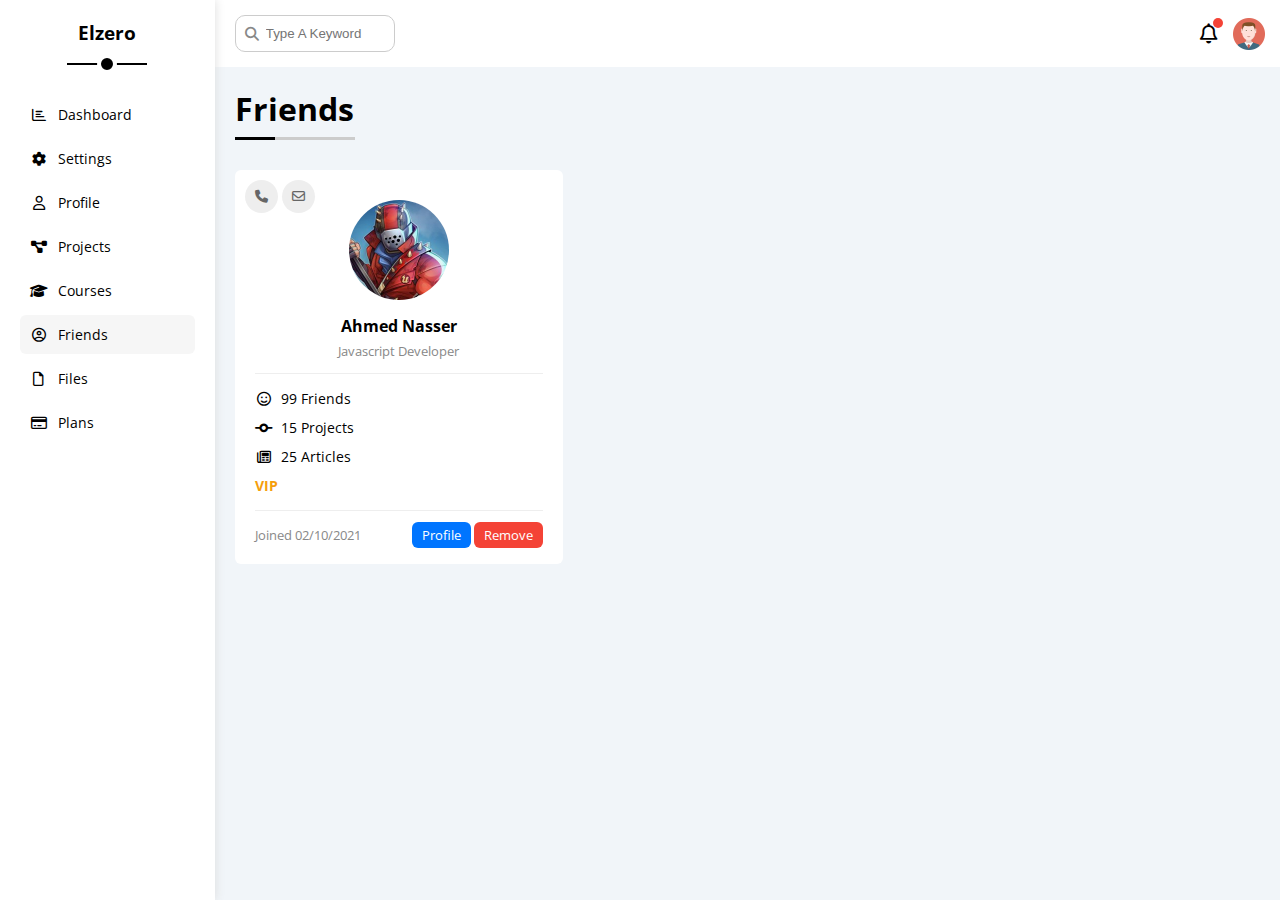
==== friends.html @ ed8d5311 "Finished Courses Page and Friends to Go" ====
<!DOCTYPE html>
<html lang="en">
  <head>
    <meta charset="UTF-8" />
    <meta http-equiv="X-UA-Compatible" content="IE=edge" />
    <meta name="viewport" content="width=device-width, initial-scale=1.0" />
    <title>Friends</title>
    <link rel="stylesheet" href="css/all.min.css" />
    <link rel="stylesheet" href="css/framework.css" />
    <link rel="stylesheet" href="css/master.css" />
    <link rel="preconnect" href="https://fonts.googleapis.com" />
    <link rel="preconnect" href="https://fonts.gstatic.com" crossorigin />
    <link
      href="https://fonts.googleapis.com/css2?family=Open+Sans:wght@300;500&display=swap"
      rel="stylesheet"
    />
  </head>
  <body>
    <div class="page d-flex">
      <div class="sidebar bg-white p-20 p-relative">
        <h3 class="p-relative txt-c mt-0">Elzero</h3>
        <ul>
          <li>
            <a
              class="d-flex align-center fs-14 c-black rad-6 p-10"
              href="index.html"
            >
              <i class="fa-regular fa-chart-bar fa-fw"></i>
              <span>Dashboard</span>
            </a>
          </li>
          <li>
            <a
              class="d-flex align-center fs-14 c-black rad-6 p-10"
              href="settings.html"
            >
              <i class="fa-solid fa-gear fa-fw"></i>
              <span>Settings</span>
            </a>
          </li>
          <li>
            <a
              class="d-flex align-center fs-14 c-black rad-6 p-10"
              href="profile.html"
            >
              <i class="fa-regular fa-user fa-fw"></i>
              <span>Profile</span>
            </a>
          </li>
          <li>
            <a
              class="d-flex align-center fs-14 c-black rad-6 p-10"
              href="projects.html"
            >
              <i class="fa-solid fa-diagram-project fa-fw"></i>
              <span>Projects</span>
            </a>
          </li>
          <li>
            <a
              class="d-flex align-center fs-14 c-black rad-6 p-10"
              href="courses.html"
            >
              <i class="fa-solid fa-graduation-cap fa-fw"></i>
              <span>Courses</span>
            </a>
          </li>
          <li>
            <a
              class="active d-flex align-center fs-14 c-black rad-6 p-10"
              href="friends.html"
            >
              <i class="fa-regular fa-circle-user fa-fw"></i>
              <span>Friends</span>
            </a>
          </li>
          <li>
            <a
              class="d-flex align-center fs-14 c-black rad-6 p-10"
              href="files.html"
            >
              <i class="fa-regular fa-file fa-fw"></i>
              <span>Files</span>
            </a>
          </li>
          <li>
            <a
              class="d-flex align-center fs-14 c-black rad-6 p-10"
              href="plans.html"
            >
              <i class="fa-regular fa-credit-card fa-fw"></i>
              <span>Plans</span>
            </a>
          </li>
        </ul>
      </div>
      <div class="content w-full">
        <!-- Start Head -->
        <div class="head bg-white p-15 between-flex">
          <div class="search p-relative">
            <input class="p-10" type="search" placeholder="Type A Keyword" />
          </div>
          <div class="icons d-flex align-center">
            <span class="notification p-relative">
              <i class="fa-regular fa-bell fa-lg"></i>
            </span>
            <img src="imgs/avatar.png" alt="" />
          </div>
        </div>
        <!-- End Head -->
        <h1 class="p-relative">Friends</h1>
        <div class="friends-page d-grid m-20 gap-20">
          <div class="friend bg-white rad-6 p-20 p-relative">
            <div class="contact">
              <i class="fa-solid fa-phone"></i>
              <i class="fa-regular fa-envelope"></i>
            </div>
            <div class="txt-c">
              <img class="rad-half mt-10 mb-10 w-100 h-100" src="imgs/friend-01.jpg" alt="">
              <h4 class="m-0">Ahmed Nasser</h4>
              <p class="c-grey fs-13 mt-5 mb-0">Javascript Developer</p>
            </div>
            <div class="icons fs-14 p-relative">
              <div class="mb-10">
                <i class="fa-regular fa-face-smile fa-fw"></i>
                <span>99 Friends</span>
              </div>
              <div class="mb-10">
                <i class="fa-solid fa-code-commit fa-fw"></i>
                <span>15 Projects</span>
              </div>
              <div class="mb-10">
                <i class="fa-regular fa-newspaper fa-fw"></i>
                <span>25 Articles</span>
              </div>
              <span class="vip fw-bold c-orange">VIP</span>
            </div>
            <div class="info between-flex fs-13">
              <span class="c-grey">Joined 02/10/2021</span>
              <div>
                <a class="bg-blue c-white btn-shape" href="profile.html">Profile</a>
                <a class="bg-red c-white btn-shape"  href="#">Remove</a>
              </div>
            </div>
          </div>
        </div>
      </div>
    </div>
  </body>
</html>
---- css/framework.css ----
:root {
  --blue-color: #0075ff;
  --blue-alt-color: #0d69d5;
  --orange-color: #f59e0b;
  --green-color: #22c55e;
  --red-color: #f44336;
  --grey-color: #888;
}
/* Start Box */
.d-flex {
  display: flex;
}
.f-wrap {
  flex-wrap: wrap;
}
.align-center {
  align-items: center;
}
.space-between {
  justify-content: space-between;
}
.d-grid {
  display: grid;
}
.gap-20 {
  gap: 20px;
}
.d-block {
  display: block;
}
@media (max-width: 767px) {
  .block-mobile {
    display: block;
  }
  .hide-mobile {
    display: none;
  }
}
/* End Box */
/* Start Padding + Margin */
.p-10 {
  padding: 10px;
}
.p-15 {
  padding: 15px;
}
.p-20 {
  padding: 20px;
}
.pt-10 {
  padding-top: 10px;
}
.pt-15 {
  padding-top: 15px;
}
.pt-20 {
  padding-top: 20px;
}
.pb-10 {
  padding-bottom: 10px;
}
.pb-15 {
  padding-bottom: 15px;
}
.pb-20 {
  padding-bottom: 20px;
}
.pl-15 {
  padding-left: 15px;
}
.m-0 {
  margin: 0;
}
.m-15 {
  margin: 15px;
}
.m-20 {
  margin: 20px;
}
.mt-0 {
  margin-top: 0;
}
.mt-5 {
  margin-top: 5px;
}
.mt-10 {
  margin-top: 10px;
}
.mt-15 {
  margin-top: 15px;
}
.mt-20 {
  margin-top: 20px;
}
.mt-25 {
  margin-top: 25px;
}
.mr-10 {
  margin-right: 10px;
}
.mr-15 {
  margin-right: 15px;
}
.mb-5 {
  margin-bottom: 5px;
}
.mb-10 {
  margin-bottom: 10px;
}
.mb-15 {
  margin-bottom: 15px;
}
.mb-20 {
  margin-bottom: 20px;
}
.mb-25 {
  margin-bottom: 25px;
}
/* End Padding + Margin */
/* Start Color */
.c-black {
  color: black;
}
.c-white {
  color: white;
}
.c-grey {
  color: var(--grey-color);
}
.c-red {
  color: var(--red-color);
}
.c-green {
  color: var(--green-color);
}
.c-blue {
  color: var(--blue-color);
}
.c-orange {
  color: var(--orange-color);
}
.bg-red {
  background-color: var(--red-color);
}
.bg-green {
  background-color: var(--green-color);
}
.bg-blue {
  background-color: var(--blue-color);
}
.bg-orange {
  background-color: var(--orange-color);
}
.bg-white {
  background-color: white;
}
.bg-eee {
  background-color: #eee;
}
/* End Color */
/* Start Position */
.p-relative {
  position: relative;
}
.p-absolute {
  position: absolute;
}
/* End Position */
/* Start Font */
.txt-c {
  text-align: center;
}
.fs-13 {
  font-size: 13px;
}
.fs-14 {
  font-size: 14px;
}
.fs-15 {
  font-size: 15px;
}
.fs-25 {
  font-size: 25px;
}
.fw-bold {
  font-weight: bold;
}
@media (max-width: 767px) {
  .txt-c-mobile {
    text-align: center;
  }
}
/* End Font */
/* Start Border */
.rad-6 {
  border-radius: 6px;
}
.rad-10 {
  border-radius: 10px;
}
.rad-half {
  border-radius: 50%;
}
.b-none {
  border: none;
}
.border-ccc {
  border: 1px solid #ccc;
}
.border-eee {
  border: 1px solid #eee;
}

/* End Border */
/* Start Width + Height */
.w-full {
  width: 100%;
}
.w-100 {
  width: 100px;
}
.w-fit {
  width: fit-content;
}
.h-full {
  height: 100%;
}
.h-100 {
  height: 100px;
}
/* End Width + Height */
/* Start Components */
.center-flex {
  display: flex;
  align-items: center;
  justify-content: center;
}
.between-flex {
  display: flex;
  align-items: center;
  justify-content: space-between;
}
.btn-shape {
  padding: 4px 10px;
  border-radius: 6px;
}
/* End Components */
---- css/master.css ----
:root {
  --blue-color: #0075ff;
  --blue-alt-color: #0d69d5;
  --orange-color: #f59e0b;
  --green-color: #22c55e;
  --red-color: #f44336;
  --grey-color: #888;
}
* {
  box-sizing: border-box;
}
body {
  font-family: "Open Sans", sans-serif;
  margin: 0;
}
*:focus {
  outline: none;
}
a {
  text-decoration: none;
}
ul {
  list-style: none;
  padding: 0;
}
::-webkit-scrollbar {
  width: 15px;
}
::-webkit-scrollbar-track {
  background-color: white;
}
::-webkit-scrollbar-thumb {
  background-color: var(--blue-color);
}
.page {
  background-color: #f1f5f9;
  min-height: 100vh;
}
/* Start Sidebar */
.sidebar {
  width: 250px;
  box-shadow: 0 0 10px #ddd;
}
.sidebar > h3 {
  margin-bottom: 50px;
}
.sidebar > h3::after,
.sidebar > h3::before {
  content: "";
  background-color: #000;
  transform: translateX(-50%);
  position: absolute;
  left: 50%;
}
.sidebar > h3::before {
  width: 80px;
  height: 2px;
  bottom: -20px;
}
.sidebar > h3::after {
  bottom: -29px;
  width: 12px;
  height: 12px;
  border-radius: 50%;
  border: 4px solid white;
}
.sidebar ul li a {
  transition: 0.3s;
  margin-bottom: 5px;
}
.sidebar ul li a:hover,
.sidebar ul li a.active {
  background-color: #f6f6f6;
}
.sidebar ul li a span {
  font-style: 14px;
  margin-left: 10px;
}
@media (max-width: 767px) {
  .sidebar {
    width: 58px;
    padding: 10px;
  }
  .sidebar > h3 {
    font-size: 13px;
    margin-bottom: 15px;
  }
  .sidebar > h3::before,
  .sidebar > h3::after {
    display: none;
  }
  .sidebar ul li a span {
    display: none;
  }
}
/* End Sidebar */
/* Start Content */
.content {
  overflow: hidden;
}
.head .search::before {
  font-family: var(--fa-style-family-classic);
  content: "\f002";
  font-weight: 900;
  position: absolute;
  left: 15px;
  top: 50%;
  transform: translateY(-50%);
  font-size: 14px;
  color: var(--grey-color);
}
.head .search input {
  border: 1px solid #ccc;
  border-radius: 10px;
  margin-left: 5px;
  padding-left: 30px;
  width: 160px;
  transition: width 0.3s;
}
.head .search input:focus {
  width: 200px;
}
.head .search input:focus::placeholder {
  opacity: 0;
}
.head .icons .notification::before {
  content: "";
  position: absolute;
  width: 10px;
  height: 10px;
  background-color: var(--red-color);
  border-radius: 50%;
  right: -5px;
  top: -5px;
}
.head .icons img {
  width: 32px;
  height: 32px;
  margin-left: 15px;
}
.page h1 {
  margin: 20px 20px 40px;
}
.page h1::before,
.page h1::after {
  content: "";
  height: 3px;
  position: absolute;
  bottom: -10px;
  left: 0;
}
.page h1::before {
  background-color: #ccc;
  width: 120px;
}
.page h1::after {
  background-color: #000;
  width: 40px;
}
.wrapper {
  grid-template-columns: repeat(auto-fill, minmax(450px, 1fr));
  margin-left: 20px;
  margin-right: 20px;
}
@media (max-width: 767px) {
  .wrapper {
    grid-template-columns: minmax(200px, 1fr);
    margin-left: 10px;
    margin-right: 10px;
    gap: 10px;
  }
}
/* End Content */
/* Start Welcome Widget  */
.welcome {
  overflow: hidden;
}
.welcome .intro img {
  width: 200px;
  margin-bottom: -10px;
}
.welcome .avatar {
  width: 64px;
  height: 64px;
  border: 2px solid white;
  border-radius: 50%;
  padding: 2px;
  box-shadow: 0 0 5px #ddd;
  margin-left: 20px;
  margin-top: -32px;
}
.welcome .body {
  border-top: 1px solid #eee;
  border-bottom: 1px solid #eee;
}
.welcome .body > div {
  flex: 1;
}
.welcome .visit {
  margin: 0 15px 15px auto;
  transition: 0.3s;
}
.welcome .visit:hover {
  background: var(--blue-alt-color);
}
@media (max-width: 767px) {
  .welcome .intro {
    padding-bottom: 30px;
  }
  .welcome .avatar {
    margin-left: 0;
  }
  .welcome .body > div:not(:last-child) {
    margin-bottom: 20px;
  }
}
/* End Welcome Widget  */
/* Start Quick Draft */
.quick-draft textarea {
  resize: none;
  min-height: 180px;
}
.quick-draft .save {
  margin-left: auto;
  transition: 0.3s;
  cursor: pointer;
}
.quick-draft .save:hover {
  background-color: var(--blue-alt-color);
}
/* End Quick Draft */
/* Start Target */
.targets .target-row .icon {
  width: 80px;
  height: 80px;
  margin-right: 15px;
}
.targets .details {
  flex: 1;
}
.targets .details .progress {
  height: 4px;
}
.targets .details .progress > span {
  position: absolute;
  left: 0;
  top: 0;
  height: 100%;
}
.targets .details .progress > span span {
  position: absolute;
  bottom: 16px;
  right: -16px;
  color: white;
  padding: 2px 5px;
  border-radius: 6px;
  font-size: 13px;
}
.targets .details .progress > span span::after {
  content: "";
  border-color: transparent;
  border-width: 5px;
  border-style: solid;
  position: absolute;
  bottom: -10px;
  left: 50%;
  transform: translateX(-50%);
}
.targets .details .progress > .blue span::after {
  border-top-color: var(--blue-color);
}
.targets .details .progress > .orange span::after {
  border-top-color: var(--orange-color);
}
.targets .details .progress > .green span::after {
  border-top-color: var(--green-color);
}
.blue .icon,
.blue .progress {
  background-color: rgb(0 117 255 / 20%);
}
.orange .icon,
.orange .progress {
  background-color: rgb(245 158 11 / 20%);
}
.green .icon,
.green .progress {
  background-color: rgb(34 197 94 / 20%);
}
/* End Target */
/* Start Tickets */
.tickets .box {
  border: 1px solid #ccc;
  width: calc(50% - 10px);
}
@media (max-width: 767px) {
  .tickets .box {
    width: 100%;
  }
}
/* End Tickets */
/* Start Latest News */
.latest-news .news-row:not(:last-of-type) {
  margin-bottom: 20px;
  padding-bottom: 20px;
  border-bottom: 1px solid #eee;
}
.latest-news .news-row img {
  width: 100px;
  border-radius: 6px;
  margin-right: 15px;
}
.latest-news .info {
  flex-grow: 1;
}
.latest-news .info h3 {
  margin: 0 0 6px;
  font-size: 16px;
}
@media (max-width: 767px) {
  .latest-news .news-row {
    display: block;
  }
  .latest-news .news-row .label {
    margin: 10px auto;
    width: fit-content;
  }
}
/* End Latest News */
/* Start Tasks */
.tasks .task-row:not(:last-of-type) {
  margin-bottom: 15px;
  padding-bottom: 15px;
  border-bottom: 1px solid #eee;
}
.tasks .info {
  flex-grow: 1;
}
.tasks .done {
  opacity: 0.3;
}
.tasks .done h3,
.tasks .done p {
  text-decoration: line-through;
}
.tasks .delete {
  cursor: pointer;
  transition-duration: 0.3s;
}
.tasks .delete:hover {
  color: var(--red-color);
}
/* End Tasks */
/* Start Latest Uploads */
.latest-uploads ul li:not(:last-child) {
  border-bottom: 1px solid #eee;
}
.latest-uploads ul li img {
  width: 40px;
  height: 40px;
}
/* End Latest Uploads */
/* Start Last Project */
.last-project ul::before {
  content: "";
  position: absolute;
  left: 11px;
  width: 2px;
  height: 100%;
  background-color: var(--blue-color);
}
.last-project ul li::before {
  content: "";
  width: 20px;
  height: 20px;
  display: block;
  border-radius: 50%;
  background-color: white;
  border: 2px solid white;
  outline: 2px solid var(--blue-color);
  z-index: 1;
  margin-right: 15px;
}
.last-project ul li.done::before {
  background-color: var(--blue-color);
}
.last-project ul li.current::before {
  animation: change-color 800ms infinite alternate;
}
.last-project .launch-icon {
  position: absolute;
  width: 160px;
  right: 0;
  bottom: 0;
  opacity: 0.1;
}
/* End Last Project */
/* Start Reminders */
.reminders ul li .key {
  width: 15px;
  height: 15px;
}
.reminders ul li > .blue {
  border-left: 2px solid var(--blue-color);
}
.reminders ul li > .green {
  border-left: 2px solid var(--green-color);
}
.reminders ul li > .red {
  border-left: 2px solid var(--red-color);
}
.reminders ul li > .orange {
  border-left: 2px solid var(--orange-color);
}
/* End Reminders */
/* Start Latest Post */
.latest-post .avatar {
  width: 48px;
  height: 48px;
}
.latest-post .post-content {
  text-transform: capitalize;
  line-height: 1.8;
  border-top: 1px solid #eee;
  border-bottom: 1px solid #eee;
}
/* End Latest Post */
/* Start Social Media */
.social-media .box {
  padding-left: 70px;
}
.social-media .box i {
  position: absolute;
  left: 0;
  top: 0;
  width: 52px;
  transition: 300ms;
}
.social-media .box i:hover {
  transform: rotate(5deg);
}
.social-media .twitter {
  background-color: rgb(29 161 242 / 20%);
  color: #1da1f2;
}
.social-media .twitter i,
.social-media .twitter a {
  background-color: #1da1f2;
}
.social-media .facebook {
  background-color: rgb(24 119 242 / 20%);
  color: #1da1f2;
}
.social-media .facebook i,
.social-media .facebook a {
  background-color: #1877f2;
}
.social-media .youtube {
  background-color: rgb(255 0 0 / 20%);
  color: #ff0000;
}
.social-media .youtube i,
.social-media .youtube a {
  background-color: #ff0000;
}
.social-media .linkedin {
  background-color: rgb(0 119 181 / 20%);
  color: #0077b5;
}
.social-media .linkedin i,
.social-media .linkedin a {
  background-color: #0077b5;
}
/* End Social Media */
/* Start Projects Table */
.projects .responsive-table {
  overflow-x: auto;
}
.projects table {
  min-width: 1000px;
  border-spacing: 0;
}
.projects thead td {
  background-color: #eee;
  font-weight: bold;
}
.projects table td {
  padding: 15px;
}
.projects tbody td {
  border-bottom: 1px solid #eee;
  border-left: 1px solid #eee;
  transition: 300ms;
}
.projects table tbody tr td:last-child {
  border-right: 1px solid #eee;
}
.projects tbody tr:hover td {
  background-color: #faf7f7;
}
.projects table img {
  width: 32px;
  height: 32px;
  border-radius: 50%;
  padding: 2px;
  background-color: white;
}
.projects table img:not(:first-child) {
  margin-left: -20px;
}
.projects table .label {
  font-style: 13px;
}
/* End Projects Table */
/* Start Settings */
.settings-page {
  grid-template-columns: repeat(auto-fill, minmax(500px, 1fr));
}
@media (max-width: 767px) {
  .settings-page {
    grid-template-columns: minmax(100px, 1fr);
    margin-inline: 10px;
    gap: 10px;
  }
}
.settings-page .close-message {
  border: 1px solid #ccc;
  resize: none;
  min-height: 150px;
}
.settings-page .email {
  display: inline-flex;
  width: calc(100% - 80px);
}
.settings-page .sec-box {
  padding-bottom: 15px;
}
.settings-page .sec-box .button {
  transition: 300ms;
}
.settings-page .sec-box .button:hover {
  background-color: var(--blue-alt-color);
}
.settings-page .sec-box:not(:last-of-type) {
  border-bottom: 1px solid #eee;
}
.settings-page .social-boxes i {
  width: 40px;
  height: 40px;
  background-color: #f6f6f6;
  border: 1px solid #ddd;
  border-right: none;
  border-radius: 6px 0 0 6px;
  transition: 300ms;
}
.settings-page .social-boxes input {
  height: 40px;
  background-color: #f6f6f6;
  border: 1px solid #ddd;
  padding-left: 10px;
  border-radius: 0 6px 6px 0;
}
.settings-page .social-boxes > div:focus-within i {
  color: black;
}
.widgets-control .control label {
  padding-left: 30px;
  cursor: pointer;
  position: relative;
}
.widgets-control .control label::before {
  content: "";
  position: absolute;
  left: 0;
  top: 50%;
  border-radius: 4px;
  width: 14px;
  height: 14px;
  border: 2px solid var(--grey-color);
  margin-top: -9px;
}
.widgets-control .control label:hover::before {
  border-color: var(--blue-alt-color);
}
.widgets-control .control label::after {
  content: "\f00c";
  font-family: var(--fa-style-family-classic);
  font-weight: 900;
  position: absolute;
  top: 50%;
  left: 0;
  margin-top: -9px;
  border-radius: 4px;
  background-color: var(--blue-color);
  color: white;
  font-style: 12px;
  width: 18px;
  height: 18px;
  display: flex;
  justify-content: center;
  align-items: center;
  transform: scale(0) rotate(360deg);
  transition: 300ms;
}
.widgets-control .control input[type="checkbox"] {
  -webkit-appearance: none;
  appearance: none;
}
.widgets-control .control input[type="checkbox"]:checked + label::after {
  transform: scale(1);
}
.backup-control input[type="radio"] {
  -webkit-appearance: none;
  appearance: none;
}
.backup-control .date label {
  padding-left: 30px;
  cursor: pointer;
  position: relative;
}
.backup-control .date label::before {
  content: "";
  position: absolute;
  top: 50%;
  left: 0;
  margin-top: -11px;
  width: 18px;
  height: 18px;
  border: 2px solid var(--grey-color);
  border-radius: 50%;
}
.backup-control .date label::after {
  content: "";
  position: absolute;
  left: 5px;
  top: 5px;
  width: 12px;
  height: 12px;
  background: var(--blue-color);
  border-radius: 50%;
  transition: 300ms;
  transform: scale(0);
}
.backup-control .date input[type="radio"]:checked + label::before {
  border-color: var(--blue-color);
}
.backup-control .date input[type="radio"]:checked + label::after {
  transform: scale(1);
}
.backup-control .servers {
  border-top: 1px solid #eee;
  padding-top: 20px;
}
@media (max-width: 767px) {
  .backup-control .servers {
    flex-wrap: wrap;
  }
}
.backup-control .servers .server {
  border: 2px solid #eee;
  position: relative;
}
.backup-control .servers .server label {
  cursor: pointer;
}
.backup-control .servers input[type="radio"]:checked + .server {
  border-color: var(--blue-color);
  color: var(--blue-color);
}
.toggle-checkbox {
  -webkit-appearance: none;
  appearance: none;
  display: none;
}
.toggle-switch {
  background-color: #ccc;
  width: 78px;
  height: 32px;
  border-radius: 16px;
  position: relative;
  transition: 300ms;
  cursor: pointer;
}
.toggle-switch::before {
  font-family: var(--fa-style-family-classic);
  content: "\f00d";
  font-weight: 900;
  background-color: #fff;
  width: 24px;
  height: 24px;
  position: absolute;
  border-radius: 50%;
  top: 4px;
  left: 4px;
  display: flex;
  justify-content: center;
  align-items: center;
  color: #aaa;
  transition: 300ms;
}
.toggle-checkbox:checked + .toggle-switch {
  background-color: var(--blue-color);
}
.toggle-checkbox:checked + .toggle-switch::before {
  left: 50px;
  color: var(--blue-color);
  content: "\f00c";
}
.settings-page :disabled {
  cursor: no-drop;
  background-color: #f0f4f8;
  color: #bbb;
}
/* End Settings */
/* Start Profile Page */
@media (max-width: 767px) {
  .profile-page .overview {
    flex-direction: column;
  }
}
.profile-page .avatar-box {
  width: 300px;
}
@media (min-width: 768px) {
  .profile-page .avatar-box {
    border-right: 1px solid #eee;
  }
}
.profile-page .avatar-box > img {
  width: 120px;
  height: 120px;
}
.profile-page .avatar-box .level {
  height: 6px;
  overflow: hidden;
  margin: auto;
  width: 70%;
}
.profile-page .avatar-box .level span {
  position: absolute;
  left: 0;
  top: 0;
  height: 100%;
  background-color: var(--blue-color);
  border-radius: 6px;
}
.profile-page .info-box .box {
  flex-wrap: wrap;
  border-bottom: 1px solid #eee;
  transition: 300ms;
}
.profile-page .info-box .box:hover {
  background-color: #f9f9f9;
}
.profile-page .info-box .box > div {
  min-width: 250px;
  padding: 10px 0 0;
}
.profile-page .info-box h4 {
  font-weight: normal;
}
/* Start Training Code */
.profile-page .info-box .toggle-switch {
  height: 20px;
}
@media (max-width: 767px) {
  .profile-page .info-box .toggle-switch {
    margin: auto;
  }
}
.profile-page .info-box .toggle-switch::before {
  width: 12px;
  height: 12px;
  font-size: 8px;
}
.profile-page .info-box .toggle-checkbox:checked + .toggle-switch::before {
  left: 62px;
}
/* End Training Code */
@media (max-width: 767px) {
  .profile-page .other-data {
    flex-direction: column;
  }
}
.profile-page .skills-card {
  flex-grow: 1;
}
.profile-page .skills-card ul li {
  padding: 15px 0;
}
.profile-page .skills-card ul li:not(:last-child) {
  border-bottom: 1px solid #eee;
}
.profile-page .skills-card ul li span {
  display: inline-flex;
  padding: 4px 10px;
  background-color: #eee;
  border-radius: 6px;
  font-style: 14px;
}
.profile-page .skills-card ul li span:not(:last-child) {
  margin-right: 5px;
}
.profile-page .actvities {
  flex-grow: 2;
}
.profile-page .activity:not(:last-of-type) {
  border-bottom: 1px solid #eee;
  padding-bottom: 20px;
  margin-bottom: 20px;
}
.profile-page .activity img {
  width: 64px;
  height: 64px;
  margin-right: 10px;
}
@media (min-width: 768px) {
  .profile-page .activity .date {
    margin-left: auto;
    text-align: right;
  }
}
@media (max-width: 767px) {
  .profile-page .activity {
    flex-direction: column;
  }
  .profile-page .activity img {
    margin-right: 0;
    margin-bottom: 15px;
  }
  .profile-page .activity .date {
    margin-top: 15px;
  }
}
/* End Profile Page */
/* Start Projects Page */
.projects-page {
  grid-template-columns: repeat(auto-fill, minmax(500px, 1fr));
}
@media (max-width: 767px) {
  .projects-page {
    grid-template-columns: minmax(200px, 1fr);
    margin-inline: 10px;
    gap: 10px;
  }
}
.projects-page .project .date {
  position: absolute;
  right: 10px;
  top: 10px;
}
.projects-page .project h4 {
  font-weight: normal;
}
.projects-page .project .team {
  position: relative;
  min-height: 80px;
}
.projects-page .project .team a {
  position: absolute;
  left: 0;
  bottom: 0;
}
.projects-page .project .team a:nth-child(2) {
  left: 25px;
}
.projects-page .project .team a:nth-child(3) {
  left: 50px;
}
.projects-page .project .team a:nth-child(4) {
  left: 75px;
}
.projects-page .project .team a:nth-child(5) {
  left: 100px;
}
.projects-page .project .team a:hover {
  z-index: 1000;
}
.projects-page .project .team img {
  width: 40px;
  height: 40px;
  border-radius: 50%;
  border: 2px solid #fff;
}
.projects-page .project .do {
  justify-content: end;
  border-top: 1px solid #eee;
  padding-top: 15px;
  margin-top: 15px;
}
@media (max-width: 767px) {
  .projects-page .project .do {
    flex-direction: column;
  }
}
.projects-page .project .do span {
  padding: 3px 8px;
  margin-left: 5px;
  width: fit-content;
}
@media (max-width: 767px) {
  .projects-page .project .do span:not(:last-child) {
    margin-bottom: 15px;
  }
}
.projects-page .project .info {
  border-top: 1px solid #eee;
  margin-top: 15px;
  padding-top: 15px;
}
@media (max-width: 767px) {
  .projects-page .project .info {
    flex-direction: column;
  }
}
.projects-page .project .prog {
  height: 8px;
  width: 260px;
  position: relative;
  border-radius: 6px;
}
@media (max-width: 767px) {
  .projects-page .project .prog {
    margin-bottom: 15px;
  }
}
.projects-page .project .prog span {
  position: absolute;
  left: 0;
  top: 0;
  height: 100%;
  border-radius: 6px;
}
/* End Projects Page */
/* Start Course Page */
.courses-page {
  grid-template-columns: repeat(auto-fill, minmax(300px, 1fr));
}
@media (max-width: 767px) {
  .courses-page {
    grid-template-columns: minmax(200px, 1fr);
    margin-inline: 10px;
    gap: 10px;
  }
}
.courses-page .course {
  overflow: hidden;
}
.courses-page .course .cover {
  max-width: 100%;
}
.courses-page .course .instructor {
  position: absolute;
  width: 64px;
  height: 64px;
  border-radius: 50%;
  top: 20px;
  left: 20px;
  border: 2px solid #fff;
}
.courses-page .course .description {
  line-height: 1.8;
}
.courses-page .course .info {
  border-top: 1px solid #eee;
  font-size: 13px;
}
.courses-page .course .info .title {
  position: absolute;
  left: 50%;
  transform: translateX(-50%);
  font-size: 13px;
  height: 27px;
  top: -13px;
}
/* End Course Page */
/* Start Friends Page */
.friends-page {
  grid-template-columns: repeat(auto-fill, minmax(300px, 1fr));
}
@media (max-width: 767px) {
  .friends-page {
    grid-template-columns: minmax(200px, 1fr);
    margin-inline: 10px;
    gap: 10px;
  }
}
.friends-page .contact {
  position: absolute;
  left: 10px;
  top: 10px;
}
.friends-page .contact i {
  background-color: #eee;
  padding: 10px;
  border-radius: 50%;
  color: #666;
  font-size: 13px;
  cursor: pointer;
  transition: 300ms;
}
.friends-page .contact i:hover {
  background-color: var(--blue-color);
  color: white;
}
.friends-page .friend .icons {
  border-top: 1px solid #eee;
  border-bottom: 1px solid #eee;
  margin-top: 10px;
  margin-bottom: 15px;
  padding-top: 15px;
  padding-bottom: 15px;
}
.friends-page .friend .icons i {
  margin-right: 5px;
}
.friends-page .friend .icons .vip {
}
/* End Friends Page */
/* Start Animation */
@keyframes change-color {
  from {
    background-color: var(--blue-color);
  }
  to {
    background-color: white;
  }
}
/* End Animation */
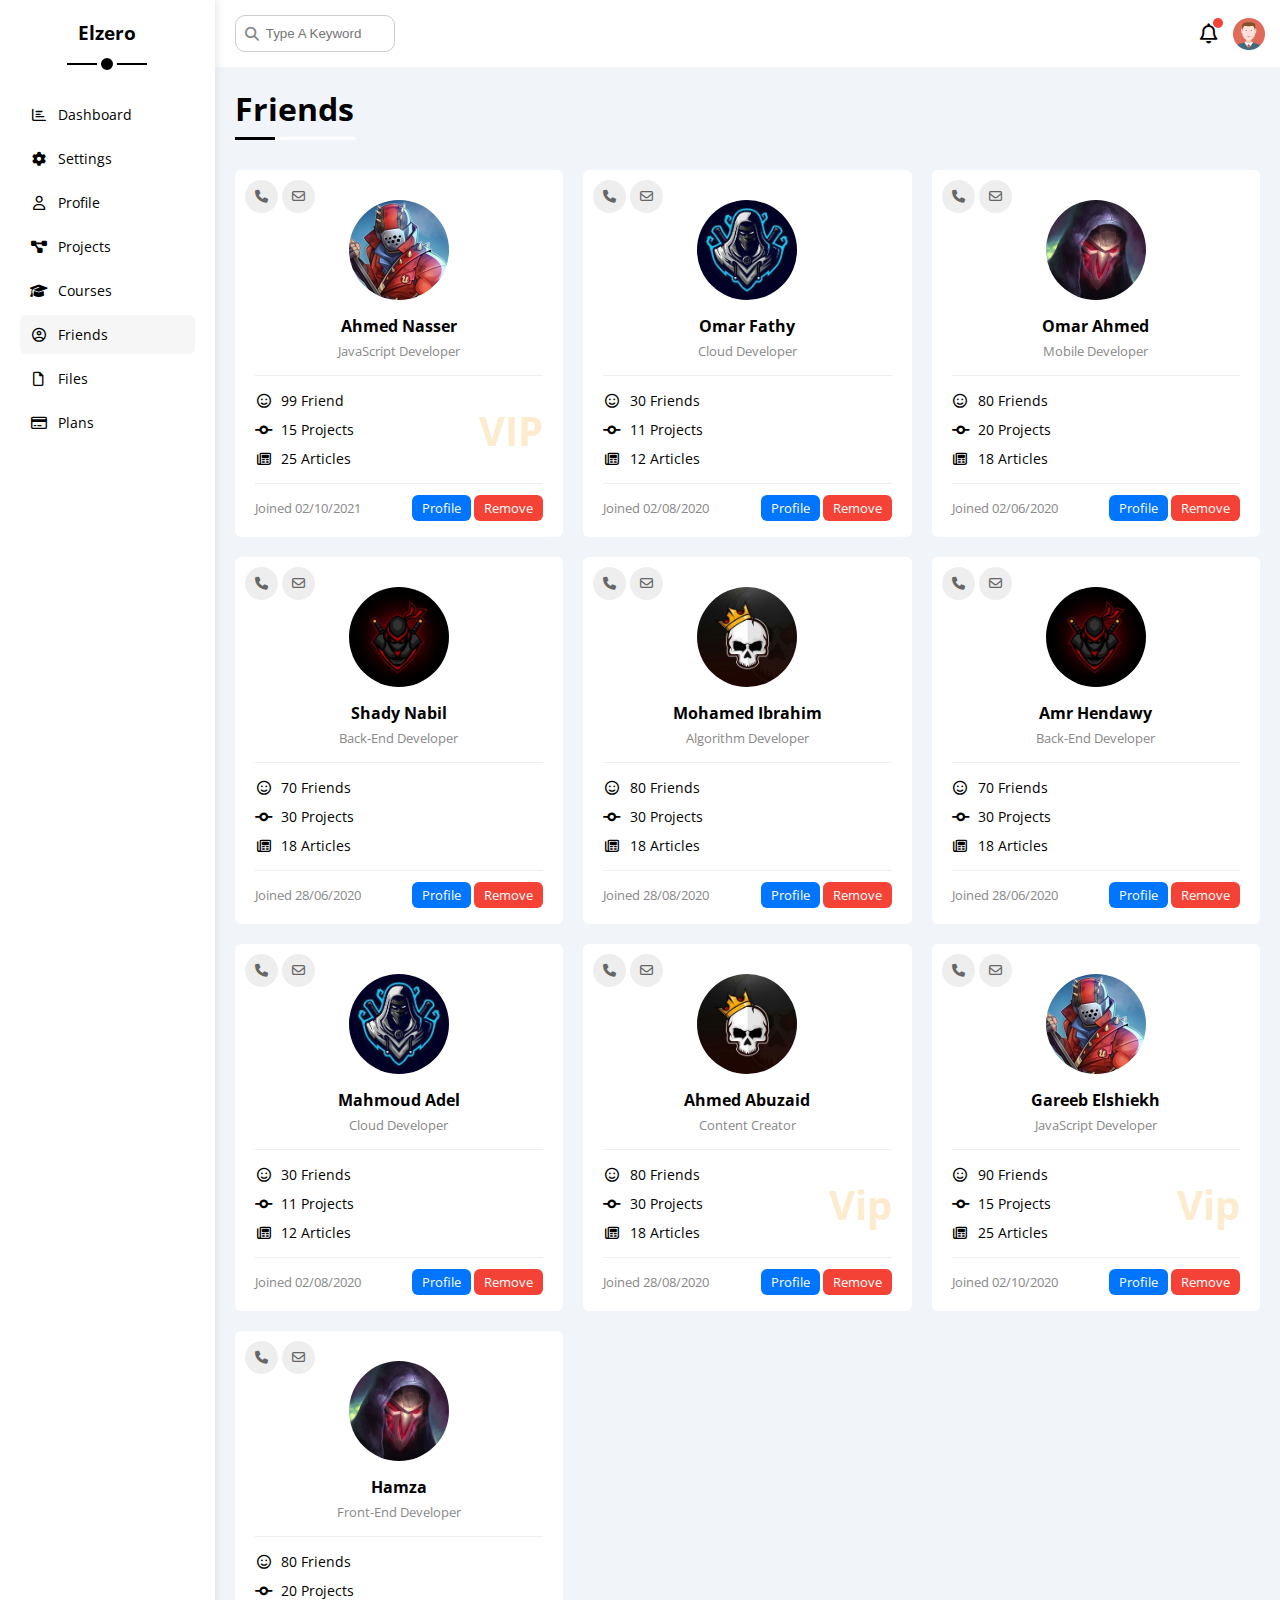
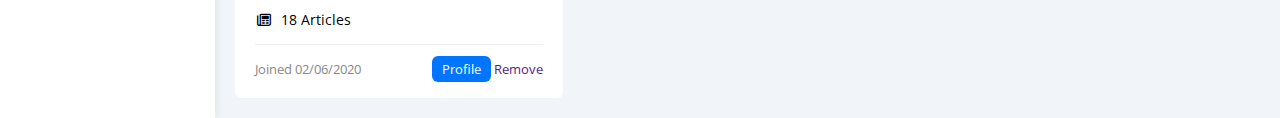
==== commit 6132cf41: "Finished the whole project" ====
--- a/friends.html
+++ b/friends.html
@@ -116,20 +116,25 @@
               <i class="fa-regular fa-envelope"></i>
             </div>
             <div class="txt-c">
-              <img class="rad-half mt-10 mb-10 w-100 h-100" src="imgs/friend-01.jpg" alt="">
+              <img
+                decoding="async"
+                class="rad-half mt-10 mb-10 w-100 h-100"
+                src="imgs/friend-01.jpg"
+                alt=""
+              />
               <h4 class="m-0">Ahmed Nasser</h4>
-              <p class="c-grey fs-13 mt-5 mb-0">Javascript Developer</p>
-            </div>
-            <div class="icons fs-14 p-relative">
-              <div class="mb-10">
-                <i class="fa-regular fa-face-smile fa-fw"></i>
-                <span>99 Friends</span>
+              <p class="c-grey fs-13 mt-5 mb-0">JavaScript Developer</p>
+            </div>
+            <div class="icons fs-14 p-relative">
+              <div class="mb-10">
+                <i class="fa-regular fa-face-smile fa-fw"></i>
+                <span>99 Friend</span>
               </div>
               <div class="mb-10">
                 <i class="fa-solid fa-code-commit fa-fw"></i>
                 <span>15 Projects</span>
               </div>
-              <div class="mb-10">
+              <div>
                 <i class="fa-regular fa-newspaper fa-fw"></i>
                 <span>25 Articles</span>
               </div>
@@ -138,8 +143,363 @@
             <div class="info between-flex fs-13">
               <span class="c-grey">Joined 02/10/2021</span>
               <div>
-                <a class="bg-blue c-white btn-shape" href="profile.html">Profile</a>
-                <a class="bg-red c-white btn-shape"  href="#">Remove</a>
+                <a class="bg-blue c-white btn-shape" href="profile.html"
+                  >Profile</a
+                >
+                <a class="bg-red c-white btn-shape" href="#">Remove</a>
+              </div>
+            </div>
+          </div>
+          <div class="friend bg-white rad-6 p-20 p-relative">
+            <div class="contact">
+              <i class="fa-solid fa-phone"></i>
+              <i class="fa-regular fa-envelope"></i>
+            </div>
+            <div class="txt-c">
+              <img
+                decoding="async"
+                class="rad-half mt-10 mb-10 w-100 h-100"
+                src="imgs/friend-02.jpg"
+                alt=""
+              />
+              <h4 class="m-0">Omar Fathy</h4>
+              <p class="c-grey fs-13 mt-5 mb-0">Cloud Developer</p>
+            </div>
+            <div class="icons fs-14 p-relative">
+              <div class="mb-10">
+                <i class="fa-regular fa-face-smile fa-fw"></i>
+                <span>30 Friends</span>
+              </div>
+              <div class="mb-10">
+                <i class="fa-solid fa-code-commit fa-fw"></i>
+                <span>11 Projects</span>
+              </div>
+              <div>
+                <i class="fa-regular fa-newspaper fa-fw"></i>
+                <span>12 Articles</span>
+              </div>
+            </div>
+            <div class="info between-flex fs-13">
+              <span class="c-grey">Joined 02/08/2020</span>
+              <div>
+                <a class="bg-blue c-white btn-shape" href="profile.html"
+                  >Profile</a
+                >
+                <a class="bg-red c-white btn-shape" href="">Remove</a>
+              </div>
+            </div>
+          </div>
+          <div class="friend bg-white rad-6 p-20 p-relative">
+            <div class="contact">
+              <i class="fa-solid fa-phone"></i>
+              <i class="fa-regular fa-envelope"></i>
+            </div>
+            <div class="txt-c">
+              <img
+                decoding="async"
+                class="rad-half mt-10 mb-10 w-100 h-100"
+                src="imgs/friend-03.jpg"
+                alt=""
+              />
+              <h4 class="m-0">Omar Ahmed</h4>
+              <p class="c-grey fs-13 mt-5 mb-0">Mobile Developer</p>
+            </div>
+            <div class="icons fs-14 p-relative">
+              <div class="mb-10">
+                <i class="fa-regular fa-face-smile fa-fw"></i>
+                <span>80 Friends</span>
+              </div>
+              <div class="mb-10">
+                <i class="fa-solid fa-code-commit fa-fw"></i>
+                <span>20 Projects</span>
+              </div>
+              <div>
+                <i class="fa-regular fa-newspaper fa-fw"></i>
+                <span>18 Articles</span>
+              </div>
+            </div>
+            <div class="info between-flex fs-13">
+              <span class="c-grey">Joined 02/06/2020</span>
+              <div>
+                <a class="bg-blue c-white btn-shape" href="profile.html"
+                  >Profile</a
+                >
+                <a class="bg-red c-white btn-shape" href="">Remove</a>
+              </div>
+            </div>
+          </div>
+          <div class="friend bg-white rad-6 p-20 p-relative">
+            <div class="contact">
+              <i class="fa-solid fa-phone"></i>
+              <i class="fa-regular fa-envelope"></i>
+            </div>
+            <div class="txt-c">
+              <img
+                decoding="async"
+                class="rad-half mt-10 mb-10 w-100 h-100"
+                src="imgs/friend-04.jpg"
+                alt=""
+              />
+              <h4 class="m-0">Shady Nabil</h4>
+              <p class="c-grey fs-13 mt-5 mb-0">Back-End Developer</p>
+            </div>
+            <div class="icons fs-14 p-relative">
+              <div class="mb-10">
+                <i class="fa-regular fa-face-smile fa-fw"></i>
+                <span>70 Friends</span>
+              </div>
+              <div class="mb-10">
+                <i class="fa-solid fa-code-commit fa-fw"></i>
+                <span>30 Projects</span>
+              </div>
+              <div>
+                <i class="fa-regular fa-newspaper fa-fw"></i>
+                <span>18 Articles</span>
+              </div>
+            </div>
+            <div class="info between-flex fs-13">
+              <span class="c-grey">Joined 28/06/2020</span>
+              <div>
+                <a class="bg-blue c-white btn-shape" href="profile.html"
+                  >Profile</a
+                >
+                <a class="bg-red c-white btn-shape" href="">Remove</a>
+              </div>
+            </div>
+          </div>
+          <div class="friend bg-white rad-6 p-20 p-relative">
+            <div class="contact">
+              <i class="fa-solid fa-phone"></i>
+              <i class="fa-regular fa-envelope"></i>
+            </div>
+            <div class="txt-c">
+              <img
+                decoding="async"
+                class="rad-half mt-10 mb-10 w-100 h-100"
+                src="imgs/friend-05.jpg"
+                alt=""
+              />
+              <h4 class="m-0">Mohamed Ibrahim</h4>
+              <p class="c-grey fs-13 mt-5 mb-0">Algorithm Developer</p>
+            </div>
+            <div class="icons fs-14 p-relative">
+              <div class="mb-10">
+                <i class="fa-regular fa-face-smile fa-fw"></i>
+                <span>80 Friends</span>
+              </div>
+              <div class="mb-10">
+                <i class="fa-solid fa-code-commit fa-fw"></i>
+                <span>30 Projects</span>
+              </div>
+              <div>
+                <i class="fa-regular fa-newspaper fa-fw"></i>
+                <span>18 Articles</span>
+              </div>
+            </div>
+            <div class="info between-flex fs-13">
+              <span class="c-grey">Joined 28/08/2020</span>
+              <div>
+                <a class="bg-blue c-white btn-shape" href="profile.html"
+                  >Profile</a
+                >
+                <a class="bg-red c-white btn-shape" href="">Remove</a>
+              </div>
+            </div>
+          </div>
+          <div class="friend bg-white rad-6 p-20 p-relative">
+            <div class="contact">
+              <i class="fa-solid fa-phone"></i>
+              <i class="fa-regular fa-envelope"></i>
+            </div>
+            <div class="txt-c">
+              <img
+                decoding="async"
+                class="rad-half mt-10 mb-10 w-100 h-100"
+                src="imgs/friend-04.jpg"
+                alt=""
+              />
+              <h4 class="m-0">Amr Hendawy</h4>
+              <p class="c-grey fs-13 mt-5 mb-0">Back-End Developer</p>
+            </div>
+            <div class="icons fs-14 p-relative">
+              <div class="mb-10">
+                <i class="fa-regular fa-face-smile fa-fw"></i>
+                <span>70 Friends</span>
+              </div>
+              <div class="mb-10">
+                <i class="fa-solid fa-code-commit fa-fw"></i>
+                <span>30 Projects</span>
+              </div>
+              <div>
+                <i class="fa-regular fa-newspaper fa-fw"></i>
+                <span>18 Articles</span>
+              </div>
+            </div>
+            <div class="info between-flex fs-13">
+              <span class="c-grey">Joined 28/06/2020</span>
+              <div>
+                <a class="bg-blue c-white btn-shape" href="profile.html"
+                  >Profile</a
+                >
+                <a class="bg-red c-white btn-shape" href="">Remove</a>
+              </div>
+            </div>
+          </div>
+          <div class="friend bg-white rad-6 p-20 p-relative">
+            <div class="contact">
+              <i class="fa-solid fa-phone"></i>
+              <i class="fa-regular fa-envelope"></i>
+            </div>
+            <div class="txt-c">
+              <img
+                decoding="async"
+                class="rad-half mt-10 mb-10 w-100 h-100"
+                src="imgs/friend-02.jpg"
+                alt=""
+              />
+              <h4 class="m-0">Mahmoud Adel</h4>
+              <p class="c-grey fs-13 mt-5 mb-0">Cloud Developer</p>
+            </div>
+            <div class="icons fs-14 p-relative">
+              <div class="mb-10">
+                <i class="fa-regular fa-face-smile fa-fw"></i>
+                <span>30 Friends</span>
+              </div>
+              <div class="mb-10">
+                <i class="fa-solid fa-code-commit fa-fw"></i>
+                <span>11 Projects</span>
+              </div>
+              <div>
+                <i class="fa-regular fa-newspaper fa-fw"></i>
+                <span>12 Articles</span>
+              </div>
+            </div>
+            <div class="info between-flex fs-13">
+              <span class="c-grey">Joined 02/08/2020</span>
+              <div>
+                <a class="bg-blue c-white btn-shape" href="profile.html"
+                  >Profile</a
+                >
+                <a class="bg-red c-white btn-shape" href="">Remove</a>
+              </div>
+            </div>
+          </div>
+          <div class="friend bg-white rad-6 p-20 p-relative">
+            <div class="contact">
+              <i class="fa-solid fa-phone"></i>
+              <i class="fa-regular fa-envelope"></i>
+            </div>
+            <div class="txt-c">
+              <img
+                decoding="async"
+                class="rad-half mt-10 mb-10 w-100 h-100"
+                src="imgs/friend-05.jpg"
+                alt=""
+              />
+              <h4 class="m-0">Ahmed Abuzaid</h4>
+              <p class="c-grey fs-13 mt-5 mb-0">Content Creator</p>
+            </div>
+            <div class="icons fs-14 p-relative">
+              <div class="mb-10">
+                <i class="fa-regular fa-face-smile fa-fw"></i>
+                <span>80 Friends</span>
+              </div>
+              <div class="mb-10">
+                <i class="fa-solid fa-code-commit fa-fw"></i>
+                <span>30 Projects</span>
+              </div>
+              <div>
+                <i class="fa-regular fa-newspaper fa-fw"></i>
+                <span>18 Articles</span>
+              </div>
+              <span class="vip fw-bold c-orange">Vip</span>
+            </div>
+            <div class="info between-flex fs-13">
+              <span class="c-grey">Joined 28/08/2020</span>
+              <div>
+                <a class="bg-blue c-white btn-shape" href="profile.html"
+                  >Profile</a
+                >
+                <a class="bg-red c-white btn-shape" href="">Remove</a>
+              </div>
+            </div>
+          </div>
+          <div class="friend bg-white rad-6 p-20 p-relative">
+            <div class="contact">
+              <i class="fa-solid fa-phone"></i>
+              <i class="fa-regular fa-envelope"></i>
+            </div>
+            <div class="txt-c">
+              <img
+                decoding="async"
+                class="rad-half mt-10 mb-10 w-100 h-100"
+                src="imgs/friend-01.jpg"
+                alt=""
+              />
+              <h4 class="m-0">Gareeb Elshiekh</h4>
+              <p class="c-grey fs-13 mt-5 mb-0">JavaScript Developer</p>
+            </div>
+            <div class="icons fs-14 p-relative">
+              <div class="mb-10">
+                <i class="fa-regular fa-face-smile fa-fw"></i>
+                <span>90 Friends</span>
+              </div>
+              <div class="mb-10">
+                <i class="fa-solid fa-code-commit fa-fw"></i>
+                <span>15 Projects</span>
+              </div>
+              <div>
+                <i class="fa-regular fa-newspaper fa-fw"></i>
+                <span>25 Articles</span>
+              </div>
+              <span class="vip fw-bold c-orange">Vip</span>
+            </div>
+            <div class="info between-flex fs-13">
+              <span class="c-grey">Joined 02/10/2020</span>
+              <div>
+                <a class="bg-blue c-white btn-shape" href="profile.html"
+                  >Profile</a
+                >
+                <a class="bg-red c-white btn-shape" href="">Remove</a>
+              </div>
+            </div>
+          </div>
+          <div class="friend bg-white rad-6 p-20 p-relative">
+            <div class="contact">
+              <i class="fa-solid fa-phone"></i>
+              <i class="fa-regular fa-envelope"></i>
+            </div>
+            <div class="txt-c">
+              <img
+                decoding="async"
+                class="rad-half mt-10 mb-10 w-100 h-100"
+                src="imgs/friend-03.jpg"
+                alt=""
+              />
+              <h4 class="m-0">Hamza</h4>
+              <p class="c-grey fs-13 mt-5 mb-0">Front-End Developer</p>
+            </div>
+            <div class="icons fs-14 p-relative">
+              <div class="mb-10">
+                <i class="fa-regular fa-face-smile fa-fw"></i>
+                <span>80 Friends</span>
+              </div>
+              <div class="mb-10">
+                <i class="fa-solid fa-code-commit fa-fw"></i>
+                <span>20 Projects</span>
+              </div>
+              <div>
+                <i class="fa-regular fa-newspaper fa-fw"></i>
+                <span>18 Articles</span>
+              </div>
+            </div>
+            <div class="info between-flex fs-13">
+              <span class="c-grey">Joined 02/06/2020</span>
+              <div>
+                <a class="bg-blue c-white btn-shape" href="profile.html"
+                  >Profile</a
+                >
+                <a clas="bg-red c-white btn-shape" href="">Remove</a>
               </div>
             </div>
           </div>
--- a/css/master.css
+++ b/css/master.css
@@ -32,6 +32,9 @@
 ::-webkit-scrollbar-thumb {
   background-color: var(--blue-color);
 }
+::-webkit-scrollbar-thumb:hover {
+  background-color: var(--blue-alt-color);
+}
 .page {
   background-color: #f1f5f9;
   min-height: 100vh;
@@ -44,10 +47,10 @@
 .sidebar > h3 {
   margin-bottom: 50px;
 }
-.sidebar > h3::after,
-.sidebar > h3::before {
+.sidebar > h3::before,
+.sidebar > h3::after {
   content: "";
-  background-color: #000;
+  background-color: black;
   transform: translateX(-50%);
   position: absolute;
   left: 50%;
@@ -73,7 +76,7 @@
   background-color: #f6f6f6;
 }
 .sidebar ul li a span {
-  font-style: 14px;
+  font-size: 14px;
   margin-left: 10px;
 }
 @media (max-width: 767px) {
@@ -150,17 +153,18 @@
   left: 0;
 }
 .page h1::before {
-  background-color: #ccc;
+  background-color: white;
   width: 120px;
 }
 .page h1::after {
-  background-color: #000;
+  background-color: black;
   width: 40px;
 }
 .wrapper {
   grid-template-columns: repeat(auto-fill, minmax(450px, 1fr));
   margin-left: 20px;
   margin-right: 20px;
+  margin-bottom: 20px;
 }
 @media (max-width: 767px) {
   .wrapper {
@@ -171,7 +175,7 @@
   }
 }
 /* End Content */
-/* Start Welcome Widget  */
+/* Start Welcome Widget */
 .welcome {
   overflow: hidden;
 }
@@ -201,7 +205,7 @@
   transition: 0.3s;
 }
 .welcome .visit:hover {
-  background: var(--blue-alt-color);
+  background-color: var(--blue-alt-color);
 }
 @media (max-width: 767px) {
   .welcome .intro {
@@ -214,8 +218,8 @@
     margin-bottom: 20px;
   }
 }
-/* End Welcome Widget  */
-/* Start Quick Draft */
+/* End Welcome Widget */
+/* Start Quick Draft Widget */
 .quick-draft textarea {
   resize: none;
   min-height: 180px;
@@ -228,8 +232,8 @@
 .quick-draft .save:hover {
   background-color: var(--blue-alt-color);
 }
-/* End Quick Draft */
-/* Start Target */
+/* End Quick Draft Widget */
+/* Start Targets */
 .targets .target-row .icon {
   width: 80px;
   height: 80px;
@@ -287,7 +291,7 @@
 .green .progress {
   background-color: rgb(34 197 94 / 20%);
 }
-/* End Target */
+/* End Targets */
 /* Start Tickets */
 .tickets .box {
   border: 1px solid #ccc;
@@ -345,7 +349,7 @@
 }
 .tasks .delete {
   cursor: pointer;
-  transition-duration: 0.3s;
+  transition: 0.3s;
 }
 .tasks .delete:hover {
   color: var(--red-color);
@@ -378,14 +382,14 @@
   background-color: white;
   border: 2px solid white;
   outline: 2px solid var(--blue-color);
+  margin-right: 15px;
   z-index: 1;
-  margin-right: 15px;
 }
 .last-project ul li.done::before {
   background-color: var(--blue-color);
 }
 .last-project ul li.current::before {
-  animation: change-color 800ms infinite alternate;
+  animation: change-color 0.8s infinite alternate;
 }
 .last-project .launch-icon {
   position: absolute;
@@ -406,11 +410,11 @@
 .reminders ul li > .green {
   border-left: 2px solid var(--green-color);
 }
+.reminders ul li > .orange {
+  border-left: 2px solid var(--orange-color);
+}
 .reminders ul li > .red {
   border-left: 2px solid var(--red-color);
-}
-.reminders ul li > .orange {
-  border-left: 2px solid var(--orange-color);
 }
 /* End Reminders */
 /* Start Latest Post */
@@ -423,6 +427,7 @@
   line-height: 1.8;
   border-top: 1px solid #eee;
   border-bottom: 1px solid #eee;
+  min-height: 140px;
 }
 /* End Latest Post */
 /* Start Social Media */
@@ -434,7 +439,7 @@
   left: 0;
   top: 0;
   width: 52px;
-  transition: 300ms;
+  transition: 0.3s;
 }
 .social-media .box i:hover {
   transform: rotate(5deg);
@@ -490,7 +495,7 @@
 .projects tbody td {
   border-bottom: 1px solid #eee;
   border-left: 1px solid #eee;
-  transition: 300ms;
+  transition: 0.3s;
 }
 .projects table tbody tr td:last-child {
   border-right: 1px solid #eee;
@@ -509,7 +514,7 @@
   margin-left: -20px;
 }
 .projects table .label {
-  font-style: 13px;
+  font-size: 13px;
 }
 /* End Projects Table */
 /* Start Settings */
@@ -519,7 +524,8 @@
 @media (max-width: 767px) {
   .settings-page {
     grid-template-columns: minmax(100px, 1fr);
-    margin-inline: 10px;
+    margin-left: 10px;
+    margin-right: 10px;
     gap: 10px;
   }
 }
@@ -535,14 +541,14 @@
 .settings-page .sec-box {
   padding-bottom: 15px;
 }
+.settings-page .sec-box:not(:last-of-type) {
+  border-bottom: 1px solid #eee;
+}
 .settings-page .sec-box .button {
-  transition: 300ms;
+  transition: 0.3s;
 }
 .settings-page .sec-box .button:hover {
   background-color: var(--blue-alt-color);
-}
-.settings-page .sec-box:not(:last-of-type) {
-  border-bottom: 1px solid #eee;
 }
 .settings-page .social-boxes i {
   width: 40px;
@@ -551,7 +557,7 @@
   border: 1px solid #ddd;
   border-right: none;
   border-radius: 6px 0 0 6px;
-  transition: 300ms;
+  transition: 0.3s;
 }
 .settings-page .social-boxes input {
   height: 40px;
@@ -563,48 +569,46 @@
 .settings-page .social-boxes > div:focus-within i {
   color: black;
 }
+.widgets-control .control input[type="checkbox"] {
+  -webkit-appearance: none;
+  appearance: none;
+}
 .widgets-control .control label {
   padding-left: 30px;
   cursor: pointer;
   position: relative;
 }
+.widgets-control .control label::before,
+.widgets-control .control label::after {
+  position: absolute;
+  left: 0;
+  top: 50%;
+  margin-top: -9px;
+  border-radius: 4px;
+}
 .widgets-control .control label::before {
   content: "";
-  position: absolute;
-  left: 0;
-  top: 50%;
-  border-radius: 4px;
   width: 14px;
   height: 14px;
   border: 2px solid var(--grey-color);
-  margin-top: -9px;
 }
 .widgets-control .control label:hover::before {
   border-color: var(--blue-alt-color);
 }
 .widgets-control .control label::after {
+  font-family: var(--fa-style-family-classic);
   content: "\f00c";
-  font-family: var(--fa-style-family-classic);
   font-weight: 900;
-  position: absolute;
-  top: 50%;
-  left: 0;
-  margin-top: -9px;
-  border-radius: 4px;
   background-color: var(--blue-color);
   color: white;
-  font-style: 12px;
+  font-size: 12px;
   width: 18px;
   height: 18px;
   display: flex;
   justify-content: center;
   align-items: center;
   transform: scale(0) rotate(360deg);
-  transition: 300ms;
-}
-.widgets-control .control input[type="checkbox"] {
-  -webkit-appearance: none;
-  appearance: none;
+  transition: 0.3s;
 }
 .widgets-control .control input[type="checkbox"]:checked + label::after {
   transform: scale(1);
@@ -638,7 +642,7 @@
   height: 12px;
   background: var(--blue-color);
   border-radius: 50%;
-  transition: 300ms;
+  transition: 0.3s;
   transform: scale(0);
 }
 .backup-control .date input[type="radio"]:checked + label::before {
@@ -678,14 +682,14 @@
   height: 32px;
   border-radius: 16px;
   position: relative;
-  transition: 300ms;
+  transition: 0.3s;
   cursor: pointer;
 }
 .toggle-switch::before {
   font-family: var(--fa-style-family-classic);
   content: "\f00d";
   font-weight: 900;
-  background-color: #fff;
+  background-color: white;
   width: 24px;
   height: 24px;
   position: absolute;
@@ -696,15 +700,15 @@
   justify-content: center;
   align-items: center;
   color: #aaa;
-  transition: 300ms;
+  transition: 0.3s;
 }
 .toggle-checkbox:checked + .toggle-switch {
   background-color: var(--blue-color);
 }
 .toggle-checkbox:checked + .toggle-switch::before {
+  content: "\f00c";
   left: 50px;
   color: var(--blue-color);
-  content: "\f00c";
 }
 .settings-page :disabled {
   cursor: no-drop;
@@ -747,7 +751,7 @@
 .profile-page .info-box .box {
   flex-wrap: wrap;
   border-bottom: 1px solid #eee;
-  transition: 300ms;
+  transition: 0.3s;
 }
 .profile-page .info-box .box:hover {
   background-color: #f9f9f9;
@@ -796,12 +800,12 @@
   padding: 4px 10px;
   background-color: #eee;
   border-radius: 6px;
-  font-style: 14px;
+  font-size: 14px;
 }
 .profile-page .skills-card ul li span:not(:last-child) {
   margin-right: 5px;
 }
-.profile-page .actvities {
+.profile-page .activities {
   flex-grow: 2;
 }
 .profile-page .activity:not(:last-of-type) {
@@ -840,7 +844,8 @@
 @media (max-width: 767px) {
   .projects-page {
     grid-template-columns: minmax(200px, 1fr);
-    margin-inline: 10px;
+    margin-left: 10px;
+    margin-right: 10px;
     gap: 10px;
   }
 }
@@ -880,10 +885,10 @@
   width: 40px;
   height: 40px;
   border-radius: 50%;
-  border: 2px solid #fff;
+  border: 2px solid white;
 }
 .projects-page .project .do {
-  justify-content: end;
+  justify-content: flex-end;
   border-top: 1px solid #eee;
   padding-top: 15px;
   margin-top: 15px;
@@ -932,14 +937,15 @@
   border-radius: 6px;
 }
 /* End Projects Page */
-/* Start Course Page */
+/* Start Courses Page */
 .courses-page {
   grid-template-columns: repeat(auto-fill, minmax(300px, 1fr));
 }
 @media (max-width: 767px) {
   .courses-page {
     grid-template-columns: minmax(200px, 1fr);
-    margin-inline: 10px;
+    margin-left: 10px;
+    margin-right: 10px;
     gap: 10px;
   }
 }
@@ -956,10 +962,10 @@
   border-radius: 50%;
   top: 20px;
   left: 20px;
-  border: 2px solid #fff;
+  border: 2px solid white;
 }
 .courses-page .course .description {
-  line-height: 1.8;
+  line-height: 1.6;
 }
 .courses-page .course .info {
   border-top: 1px solid #eee;
@@ -967,13 +973,12 @@
 }
 .courses-page .course .info .title {
   position: absolute;
+  top: -13px;
   left: 50%;
   transform: translateX(-50%);
   font-size: 13px;
-  height: 27px;
-  top: -13px;
-}
-/* End Course Page */
+}
+/* End Courses Page */
 /* Start Friends Page */
 .friends-page {
   grid-template-columns: repeat(auto-fill, minmax(300px, 1fr));
@@ -981,7 +986,8 @@
 @media (max-width: 767px) {
   .friends-page {
     grid-template-columns: minmax(200px, 1fr);
-    margin-inline: 10px;
+    margin-left: 10px;
+    margin-right: 10px;
     gap: 10px;
   }
 }
@@ -997,7 +1003,7 @@
   color: #666;
   font-size: 13px;
   cursor: pointer;
-  transition: 300ms;
+  transition: 0.3s;
 }
 .friends-page .contact i:hover {
   background-color: var(--blue-color);
@@ -1006,7 +1012,7 @@
 .friends-page .friend .icons {
   border-top: 1px solid #eee;
   border-bottom: 1px solid #eee;
-  margin-top: 10px;
+  margin-top: 15px;
   margin-bottom: 15px;
   padding-top: 15px;
   padding-bottom: 15px;
@@ -1015,8 +1021,135 @@
   margin-right: 5px;
 }
 .friends-page .friend .icons .vip {
+  position: absolute;
+  right: 0;
+  top: 50%;
+  transform: translateY(-50%);
+  font-size: 40px;
+  opacity: 0.2;
 }
 /* End Friends Page */
+/* Start Files Page */
+.files-page {
+  flex-direction: row-reverse;
+  align-items: flex-start;
+}
+@media (max-width: 767px) {
+  .files-page {
+    flex-direction: column;
+    align-items: normal;
+  }
+}
+.files-page .files-stats {
+  min-width: 260px;
+}
+.files-page .files-stats .icon {
+  width: 40px;
+  height: 40px;
+  margin-right: 10px;
+}
+.files-page .files-stats .size {
+  margin-left: auto;
+}
+.files-page .files-stats .blue {
+  background-color: rgb(0 117 255 / 20%);
+}
+.files-page .files-stats .green {
+  background-color: rgb(34 197 94 / 20%);
+}
+.files-page .files-stats .red {
+  background-color: rgb(244 67 54 / 20%);
+}
+.files-page .files-stats .orange {
+  background-color: rgb(245 158 11 / 20%);
+}
+.files-page .files-stats .upload {
+  margin: 15px auto 0;
+  padding: 10px 15px;
+  transition: 0.3s;
+}
+.files-page .files-stats .upload:hover {
+  background-color: var(--blue-alt-color);
+}
+.files-page .files-stats .upload:hover i {
+  animation: go-up 0.8s infinite;
+}
+.files-page .files-content {
+  flex: 1;
+  grid-template-columns: repeat(auto-fill, minmax(200px, 1fr));
+}
+.files-page .files-content img {
+  width: 64px;
+  height: 64px;
+  transition: 0.3s;
+}
+.files-page .files-content .file:hover img {
+  transform: rotate(5deg);
+}
+.files-page .files-content .info {
+  border-top: 1px solid #eee;
+}
+/* End Files Page */
+/* Start Plans Page */
+.plans-page {
+  grid-template-columns: repeat(auto-fill, minmax(450px, 1fr));
+}
+@media (max-width: 767px) {
+  .plans-page {
+    grid-template-columns: minmax(250px, 1fr);
+    margin-left: 10px;
+    margin-right: 10px;
+    gap: 10px;
+  }
+}
+.plans-page .plan .top {
+  border: 3px solid white;
+  outline: 3px solid transparent;
+}
+.plans-page .plan.green .top {
+  outline-color: var(--green-color);
+}
+.plans-page .plan.blue .top {
+  outline-color: var(--blue-color);
+}
+.plans-page .plan.orange .top {
+  outline-color: var(--orange-color);
+}
+.plans-page .plan .price {
+  position: relative;
+  font-size: 40px;
+  width: fit-content;
+  margin: auto;
+}
+.plans-page .plan .price span {
+  position: absolute;
+  left: -20px;
+  top: 0;
+  font-size: 25px;
+}
+.plans-page .plan ul li {
+  padding: 15px 0;
+  display: flex;
+  align-items: center;
+  font-size: 15px;
+  border-bottom: 1px solid #eee;
+}
+.plans-page .plan ul li .yes {
+  color: var(--green-color);
+}
+.plans-page .plan ul li i:not(.yes, .help) {
+  color: var(--red-color);
+}
+.plans-page .plan ul li i:first-child {
+  font-size: 18px;
+  margin-right: 5px;
+}
+.plans-page .plan ul li .help {
+  color: var(--grey-color);
+  margin-left: auto;
+  cursor: pointer;
+}
+/* End Plans Page */
 /* Start Animation */
 @keyframes change-color {
   from {
@@ -1026,4 +1159,13 @@
     background-color: white;
   }
 }
-/* End Animation */
+@keyframes go-up {
+  0%,
+  100% {
+    transform: translateY(0);
+  }
+  50% {
+    transform: translateY(-5px);
+  }
+}
+/* End Animation */